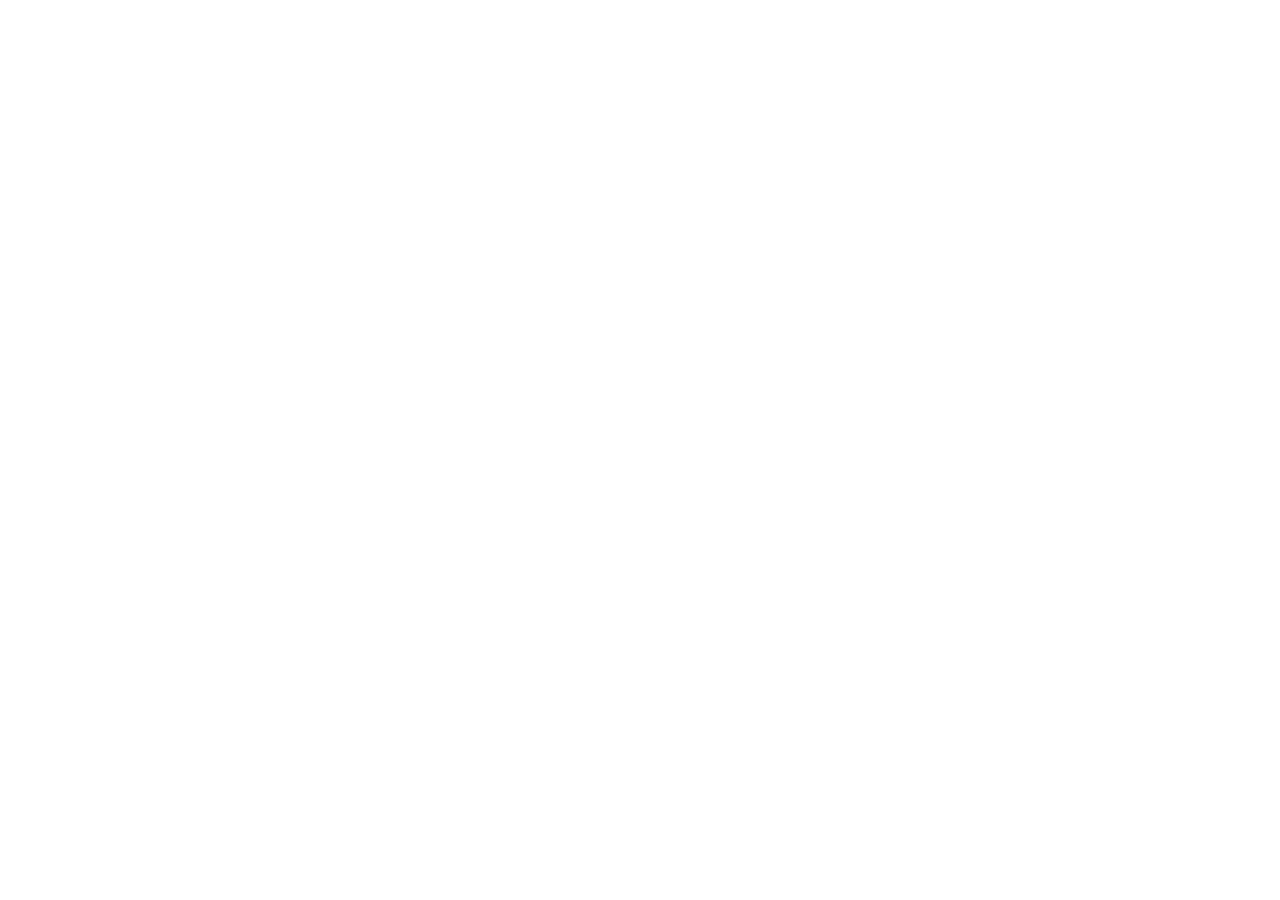
==== indexl.html @ 97747df7 "initial commit" ====
<!DOCTYPE html>
<html lang="en">
<head>
    <meta charset="UTF-8">
    <meta http-equiv="X-UA-Compatible" content="IE=edge">
    <meta name="viewport" content="width=device-width, initial-scale=1.0">
    <title>Maksudur-Portfolio</title>
    <link rel="stylesheet" href="style.css">
</head>
<body>
    
</body>
</html>
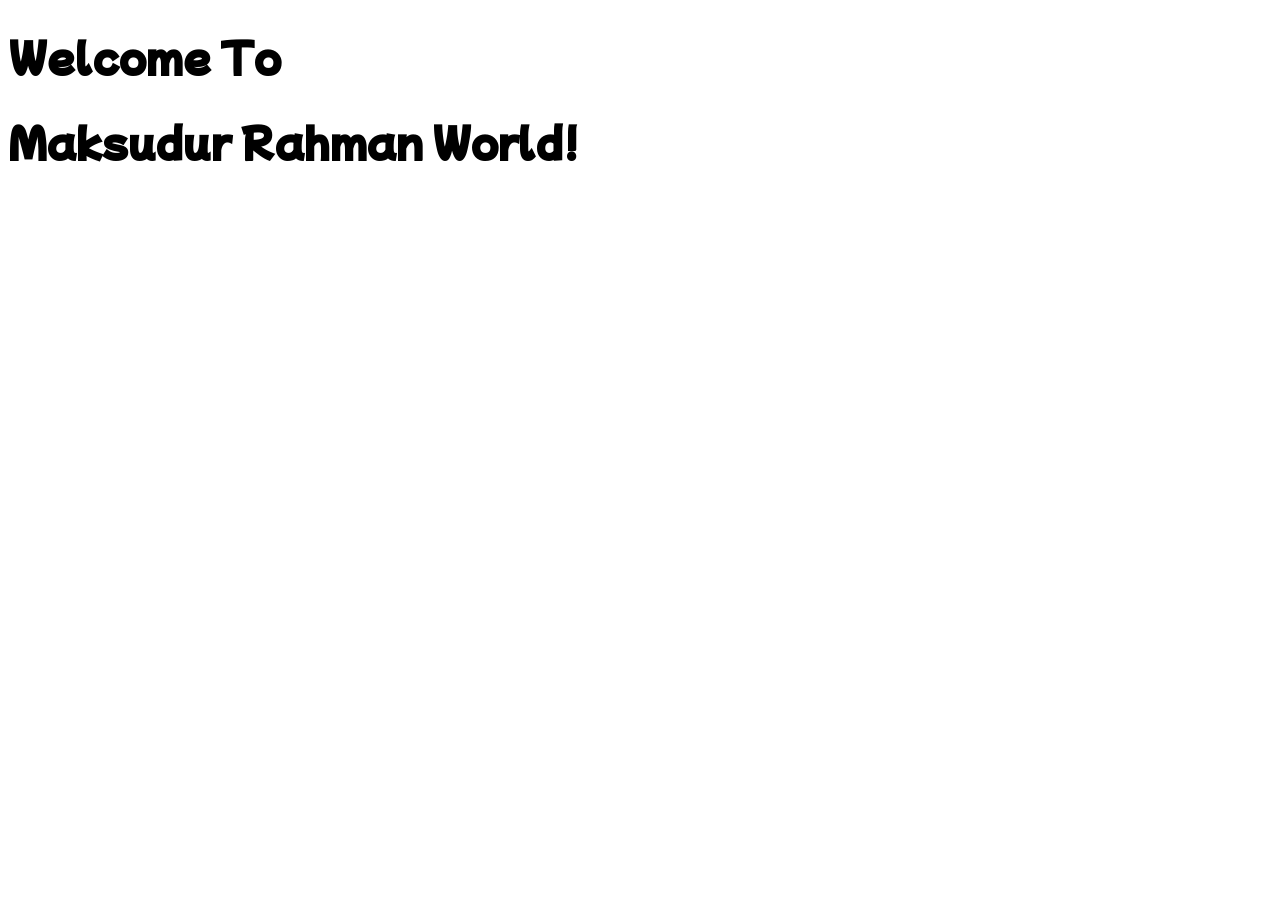
==== commit 991ea6f9: "start" ====
--- a/indexl.html
+++ b/indexl.html
@@ -5,9 +5,14 @@
     <meta http-equiv="X-UA-Compatible" content="IE=edge">
     <meta name="viewport" content="width=device-width, initial-scale=1.0">
     <title>Maksudur-Portfolio</title>
+        <link rel="preconnect" href="https://fonts.googleapis.com">
+    <link rel="preconnect" href="https://fonts.gstatic.com" crossorigin>
+    <link href="https://fonts.googleapis.com/css2?family=Mochiy+Pop+P+One&display=swap" rel="stylesheet">
     <link rel="stylesheet" href="style.css">
 </head>
 <body>
+    <h1>Welcome To</h1>
+    <h1>Maksudur Rahman World!</h1>
     
 </body>
 </html>
--- a/style.css
+++ b/style.css
@@ -0,0 +1,6 @@
+body{
+    font-family: 'Mochiy Pop P One', sans-serif;
+}
+h1{
+    font-size: 40px;
+}
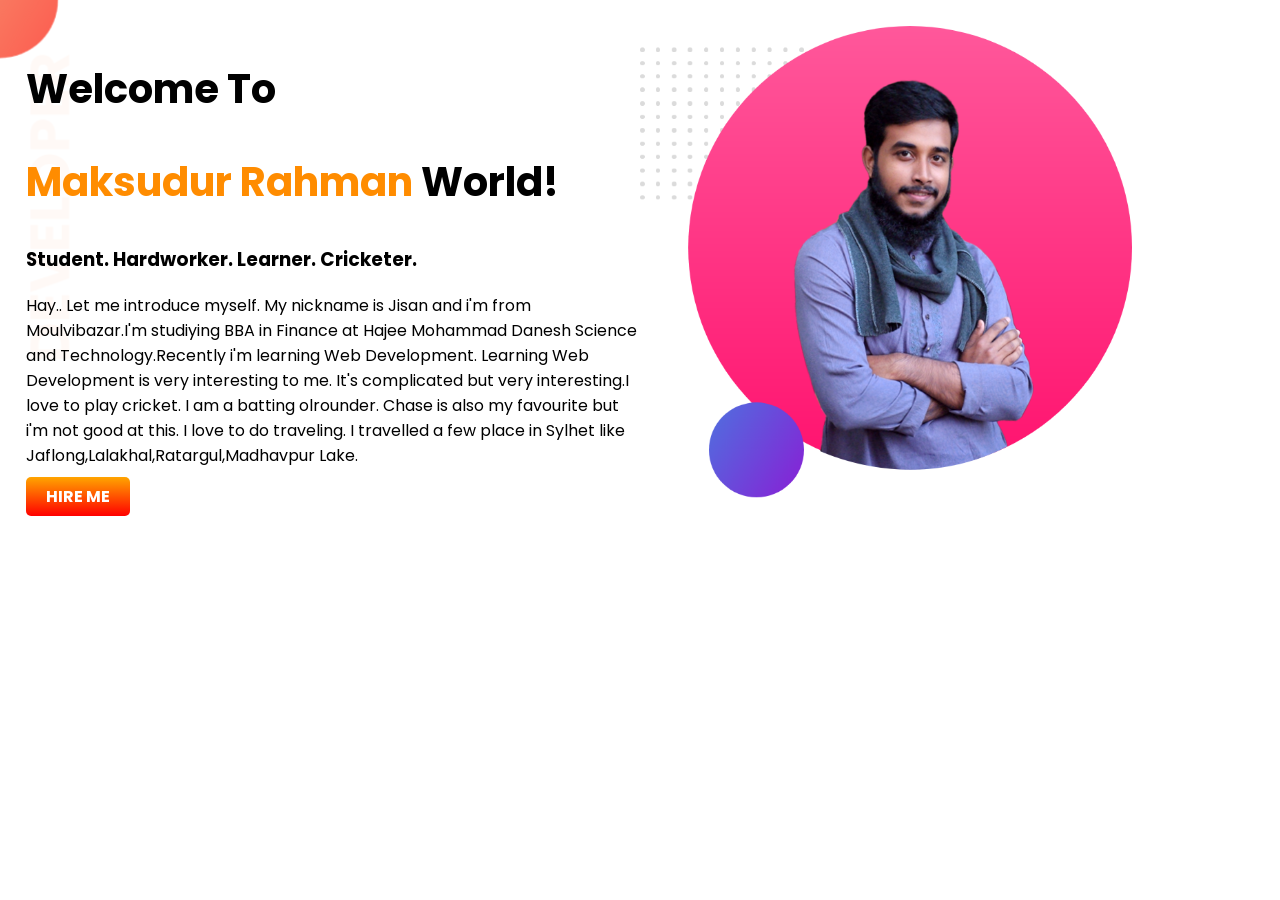
==== commit c4db8b4f: "first portion" ====
--- a/indexl.html
+++ b/indexl.html
@@ -1,18 +1,36 @@
 <!DOCTYPE html>
 <html lang="en">
+
 <head>
     <meta charset="UTF-8">
     <meta http-equiv="X-UA-Compatible" content="IE=edge">
     <meta name="viewport" content="width=device-width, initial-scale=1.0">
     <title>Maksudur-Portfolio</title>
-        <link rel="preconnect" href="https://fonts.googleapis.com">
+    <link rel="preconnect" href="https://fonts.googleapis.com">
     <link rel="preconnect" href="https://fonts.gstatic.com" crossorigin>
-    <link href="https://fonts.googleapis.com/css2?family=Mochiy+Pop+P+One&display=swap" rel="stylesheet">
+    <link href="https://fonts.googleapis.com/css2?family=Mochiy+Pop+P+One&family=Poppins&display=swap" rel="stylesheet">
     <link rel="stylesheet" href="style.css">
 </head>
+
 <body>
-    <h1>Welcome To</h1>
-    <h1>Maksudur Rahman World!</h1>
-    
+    <section class="top-banner">
+        <div class="half-width">
+            <h1>Welcome To</h1>
+            <h1><span class="rong">Maksudur Rahman</span> World!</h1>
+            <h3>Student. Hardworker. Learner. Cricketer.</h3>
+
+            <p>Hay.. Let me introduce myself. My nickname is Jisan and i'm from Moulvibazar.I'm studiying BBA in Finance
+                at
+                Hajee Mohammad Danesh Science and Technology.Recently i'm learning Web Development. Learning Web
+                Development
+                is very interesting to me. It's complicated but very interesting.I love to play cricket. I am a batting
+                olrounder. Chase is also my favourite but i'm not good at this. I love to do traveling. I travelled a
+                few
+                place in Sylhet like Jaflong,Lalakhal,Ratargul,Madhavpur Lake.</p>
+            <a class="link-button" target="blank" href="https://github.com/maksudur72/Developer-Portfolio">HIRE ME</a>
+        </div>
+        <div class="half-width"><img src="Jisan.png" alt=""></div>
+    </section>
 </body>
+
 </html>
--- a/style.css
+++ b/style.css
@@ -1,6 +1,35 @@
 body{
     font-family: 'Mochiy Pop P One', sans-serif;
+    font-family: 'Poppins', sans-serif;
+    margin: 0%;
 }
 h1{
     font-size: 40px;
+}
+.rong{
+    color: darkorange;
+}
+section{
+    display: flex;
+    padding: 2%;
+}
+.half-width{
+    width: 50%;
+}
+.half-width img{
+    width: 80%;
+}
+.link-button{
+    text-decoration: none;
+    background-image: linear-gradient(orange, red);
+    padding: 8px 20px;
+    color: white;
+    font-weight: 700;
+    border-radius: 5px;
+}
+.top-banner{
+    background-image: url(top-banner.png);
+    background-repeat: no-repeat;
+    
+
 }
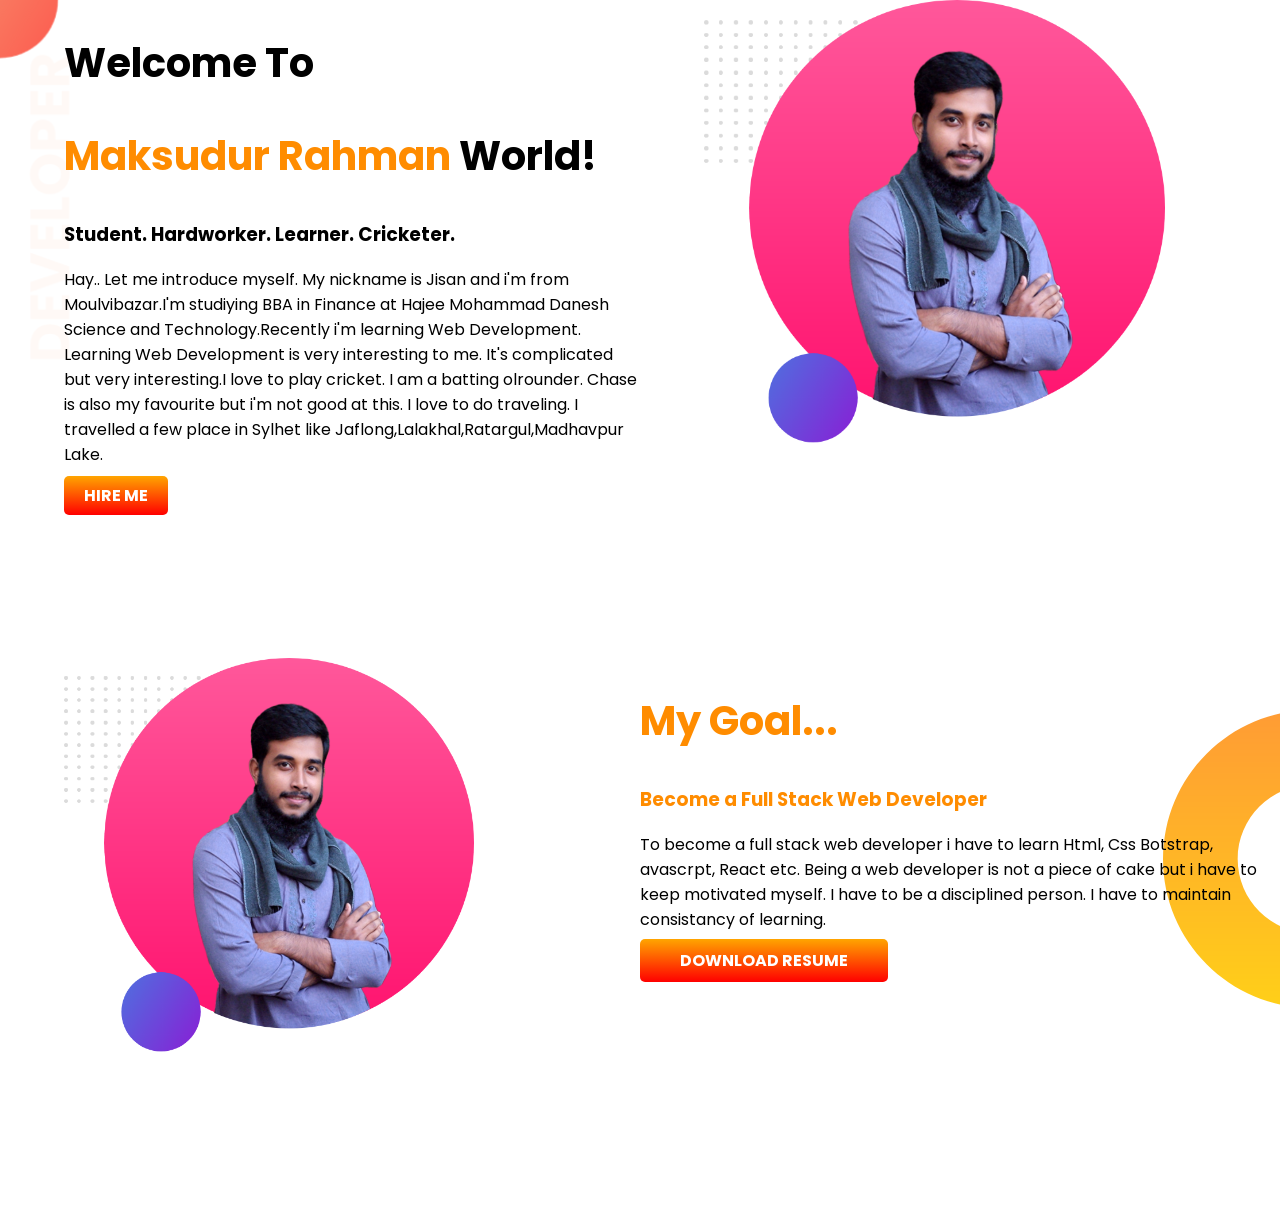
==== commit e3636288: "second portion created" ====
--- a/indexl.html
+++ b/indexl.html
@@ -31,6 +31,17 @@
         </div>
         <div class="half-width"><img src="Jisan.png" alt=""></div>
     </section>
+    <section class="bottom-ban">
+        <div class="half-width side"><img src="Jisan.png" alt=""></div>
+        <div class="half-width">
+            <h1 class="rong">My Goal...</h1>
+            <h3 class="rong">Become a Full Stack Web Developer</h3>
+            <p>To become a full stack web developer i have to learn Html, Css Botstrap, avascrpt, React etc. Being a web
+                developer is not a piece of cake but i have to keep motivated myself. I have to be a disciplined person.
+                I have to maintain consistancy of learning.</p>
+            <a class="button" target="blank" href="">DOWNLOAD RESUME</a>
+        </div>
+    </section>
 </body>
 
 </html>
--- a/style.css
+++ b/style.css
@@ -11,13 +11,16 @@
 }
 section{
     display: flex;
-    padding: 2%;
+    margin-bottom: 150px;
+
 }
 .half-width{
     width: 50%;
+    padding-left: 5%;
 }
 .half-width img{
     width: 80%;
+
 }
 .link-button{
     text-decoration: none;
@@ -31,5 +34,23 @@
     background-image: url(top-banner.png);
     background-repeat: no-repeat;
     
-
+}
+.my-goal{
+   width: 50%; 
+}
+.bottom-ban{
+    background-image: url(dream-bg.png);
+    background-repeat: no-repeat;
+    background-position: right;
+}
+.side{
+    width: 40%;
+}
+.button{
+    text-decoration: none;
+    background-image: linear-gradient(orange, red);
+    padding: 10px 40px;
+    font-weight: 700;
+    border-radius: 5px;
+    color: white;
 }
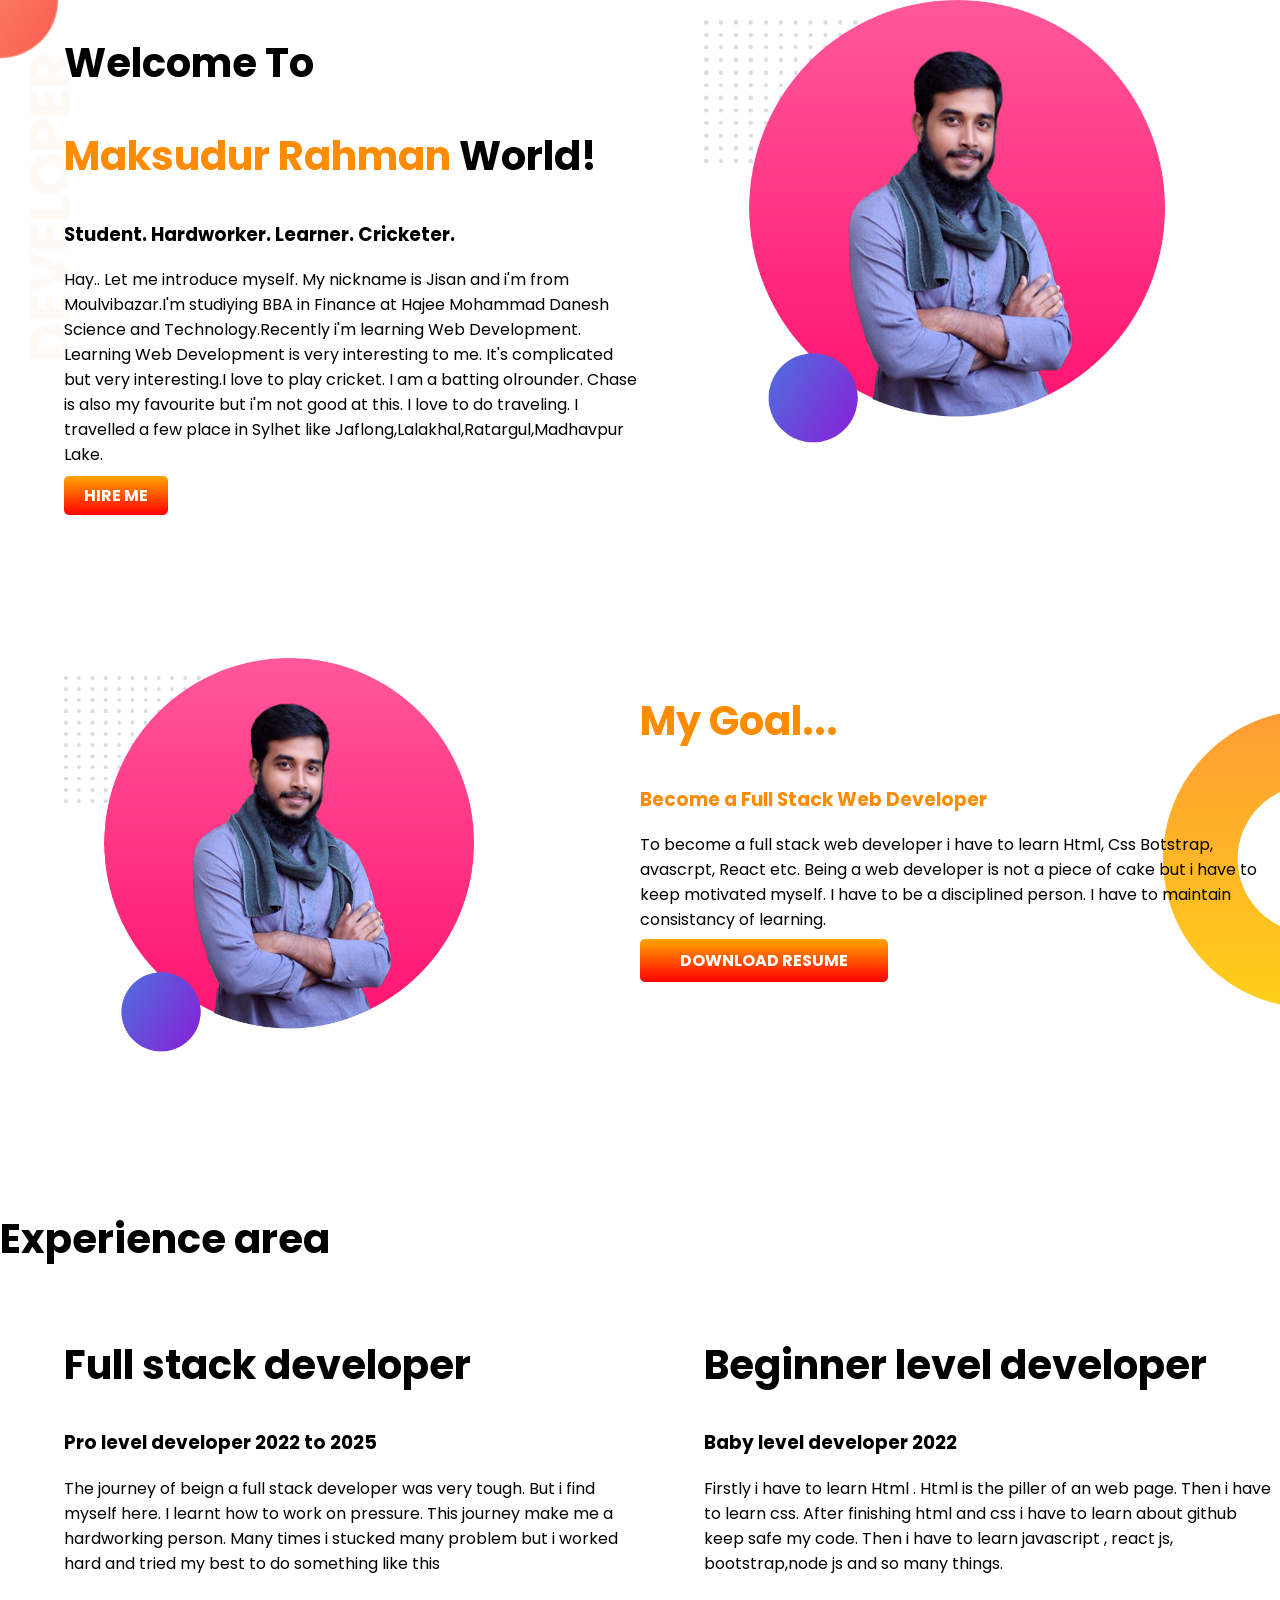
==== commit 851f24c3: "last-portion2" ====
--- a/indexl.html
+++ b/indexl.html
@@ -13,7 +13,7 @@
 </head>
 
 <body>
-    <section class="top-banner">
+    <section class="top-banner flexible-content">
         <div class="half-width">
             <h1>Welcome To</h1>
             <h1><span class="rong">Maksudur Rahman</span> World!</h1>
@@ -31,7 +31,7 @@
         </div>
         <div class="half-width"><img src="Jisan.png" alt=""></div>
     </section>
-    <section class="bottom-ban">
+    <section class="bottom-ban flexible-content">
         <div class="half-width side"><img src="Jisan.png" alt=""></div>
         <div class="half-width">
             <h1 class="rong">My Goal...</h1>
@@ -42,6 +42,28 @@
             <a class="button" target="blank" href="">DOWNLOAD RESUME</a>
         </div>
     </section>
+    <section>
+        <h1>Experience area</h1>
+        <div class="flexible-content">
+            <div class="half-width">
+                <h1>Full stack developer</h1>
+                <h3>Pro level developer 2022 to 2025</h3>
+                <p>The journey of beign a full stack developer was very tough. But i find myself here. I learnt how to
+                    work
+                    on pressure. This journey make me a hardworking person. Many times i stucked many problem but i
+                    worked
+                    hard and tried my best to do something like this</p>
+            </div>
+            <div class="half-width">
+                <h1>Beginner level developer</h1>
+                <h3>Baby level developer 2022</h3>
+                <p>Firstly i have to learn Html . Html is the piller of an web page. Then i have to learn css. After
+                    finishing html and css i have to learn about github keep safe my code. Then i have to learn
+                    javascript ,
+                    react js, bootstrap,node js and so many things.</p>
+            </div>
+        </div>
+    </section>
 </body>
 
 </html>
--- a/style.css
+++ b/style.css
@@ -9,7 +9,7 @@
 .rong{
     color: darkorange;
 }
-section{
+.flexible-content{
     display: flex;
     margin-bottom: 150px;
 
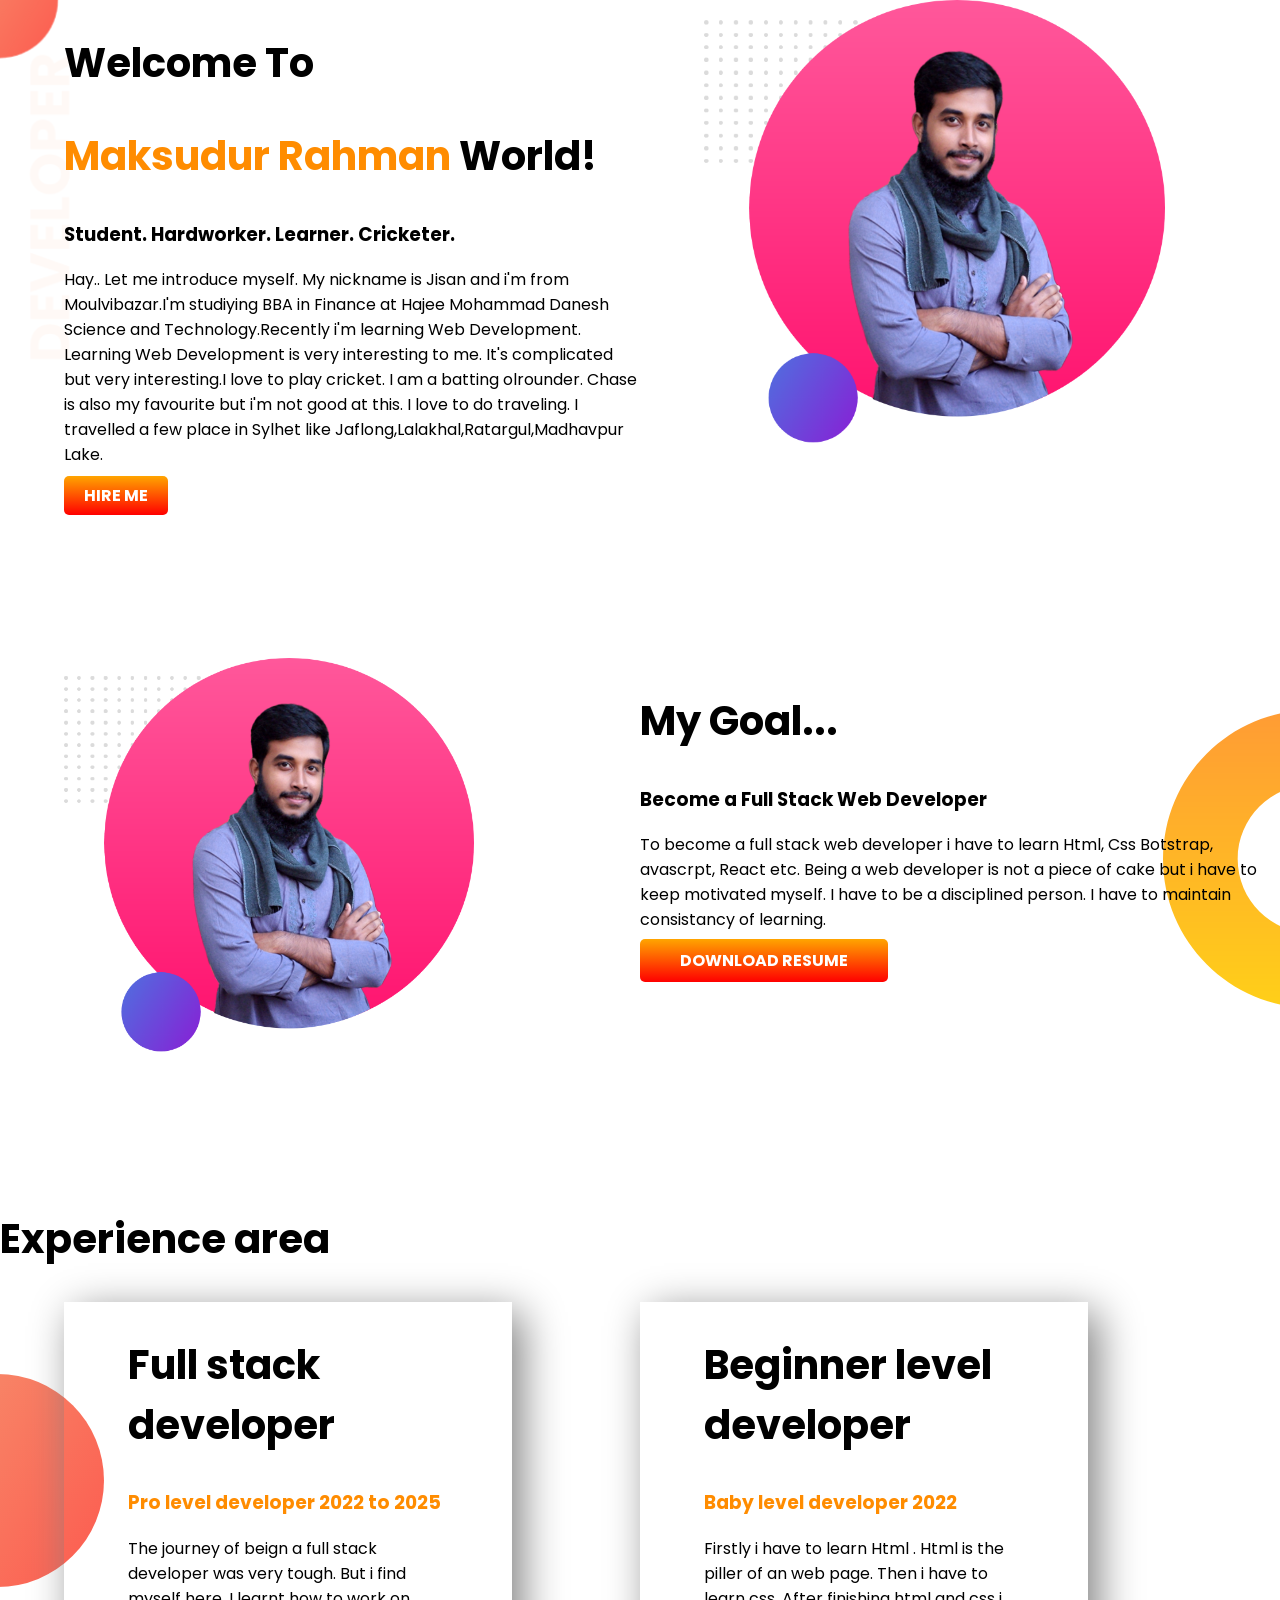
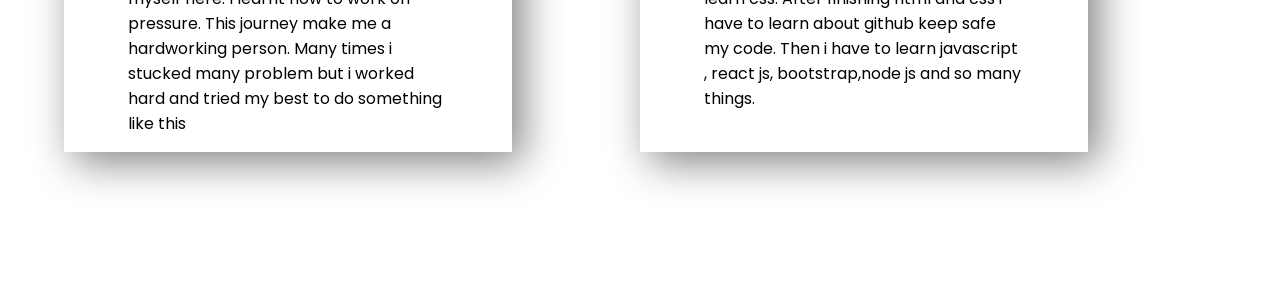
==== commit 813a38b6: "nearly" ====
--- a/indexl.html
+++ b/indexl.html
@@ -33,30 +33,30 @@
     </section>
     <section class="bottom-ban flexible-content">
         <div class="half-width side"><img src="Jisan.png" alt=""></div>
-        <div class="half-width">
-            <h1 class="rong">My Goal...</h1>
-            <h3 class="rong">Become a Full Stack Web Developer</h3>
+        <div class="half-width new-color">
+            <h1>My Goal...</h1>
+            <h3>Become a Full Stack Web Developer</h3>
             <p>To become a full stack web developer i have to learn Html, Css Botstrap, avascrpt, React etc. Being a web
                 developer is not a piece of cake but i have to keep motivated myself. I have to be a disciplined person.
                 I have to maintain consistancy of learning.</p>
             <a class="button" target="blank" href="">DOWNLOAD RESUME</a>
         </div>
     </section>
-    <section>
+    <section class="experience-area">
         <h1>Experience area</h1>
         <div class="flexible-content">
-            <div class="half-width">
+            <div class="experience-item">
                 <h1>Full stack developer</h1>
-                <h3>Pro level developer 2022 to 2025</h3>
+                <h3 class="rong">Pro level developer 2022 to 2025</h3>
                 <p>The journey of beign a full stack developer was very tough. But i find myself here. I learnt how to
                     work
                     on pressure. This journey make me a hardworking person. Many times i stucked many problem but i
                     worked
                     hard and tried my best to do something like this</p>
             </div>
-            <div class="half-width">
+            <div class="experience-item">
                 <h1>Beginner level developer</h1>
-                <h3>Baby level developer 2022</h3>
+                <h3 class="rong">Baby level developer 2022</h3>
                 <p>Firstly i have to learn Html . Html is the piller of an web page. Then i have to learn css. After
                     finishing html and css i have to learn about github keep safe my code. Then i have to learn
                     javascript ,
--- a/style.css
+++ b/style.css
@@ -53,4 +53,20 @@
     font-weight: 700;
     border-radius: 5px;
     color: white;
+}
+.new-color{
+    color: black;
+}
+.experience-area{
+    background-image: url(./lastback.png);
+    background-repeat: no-repeat;
+    background-position: left;
+}
+.experience-item{
+    box-shadow: 10px 10px 40px gray;
+    width: 25%;
+    margin-left: 5%;
+    margin-right: 5%;
+    padding-left: 5%;
+    padding-right: 5%;
 }
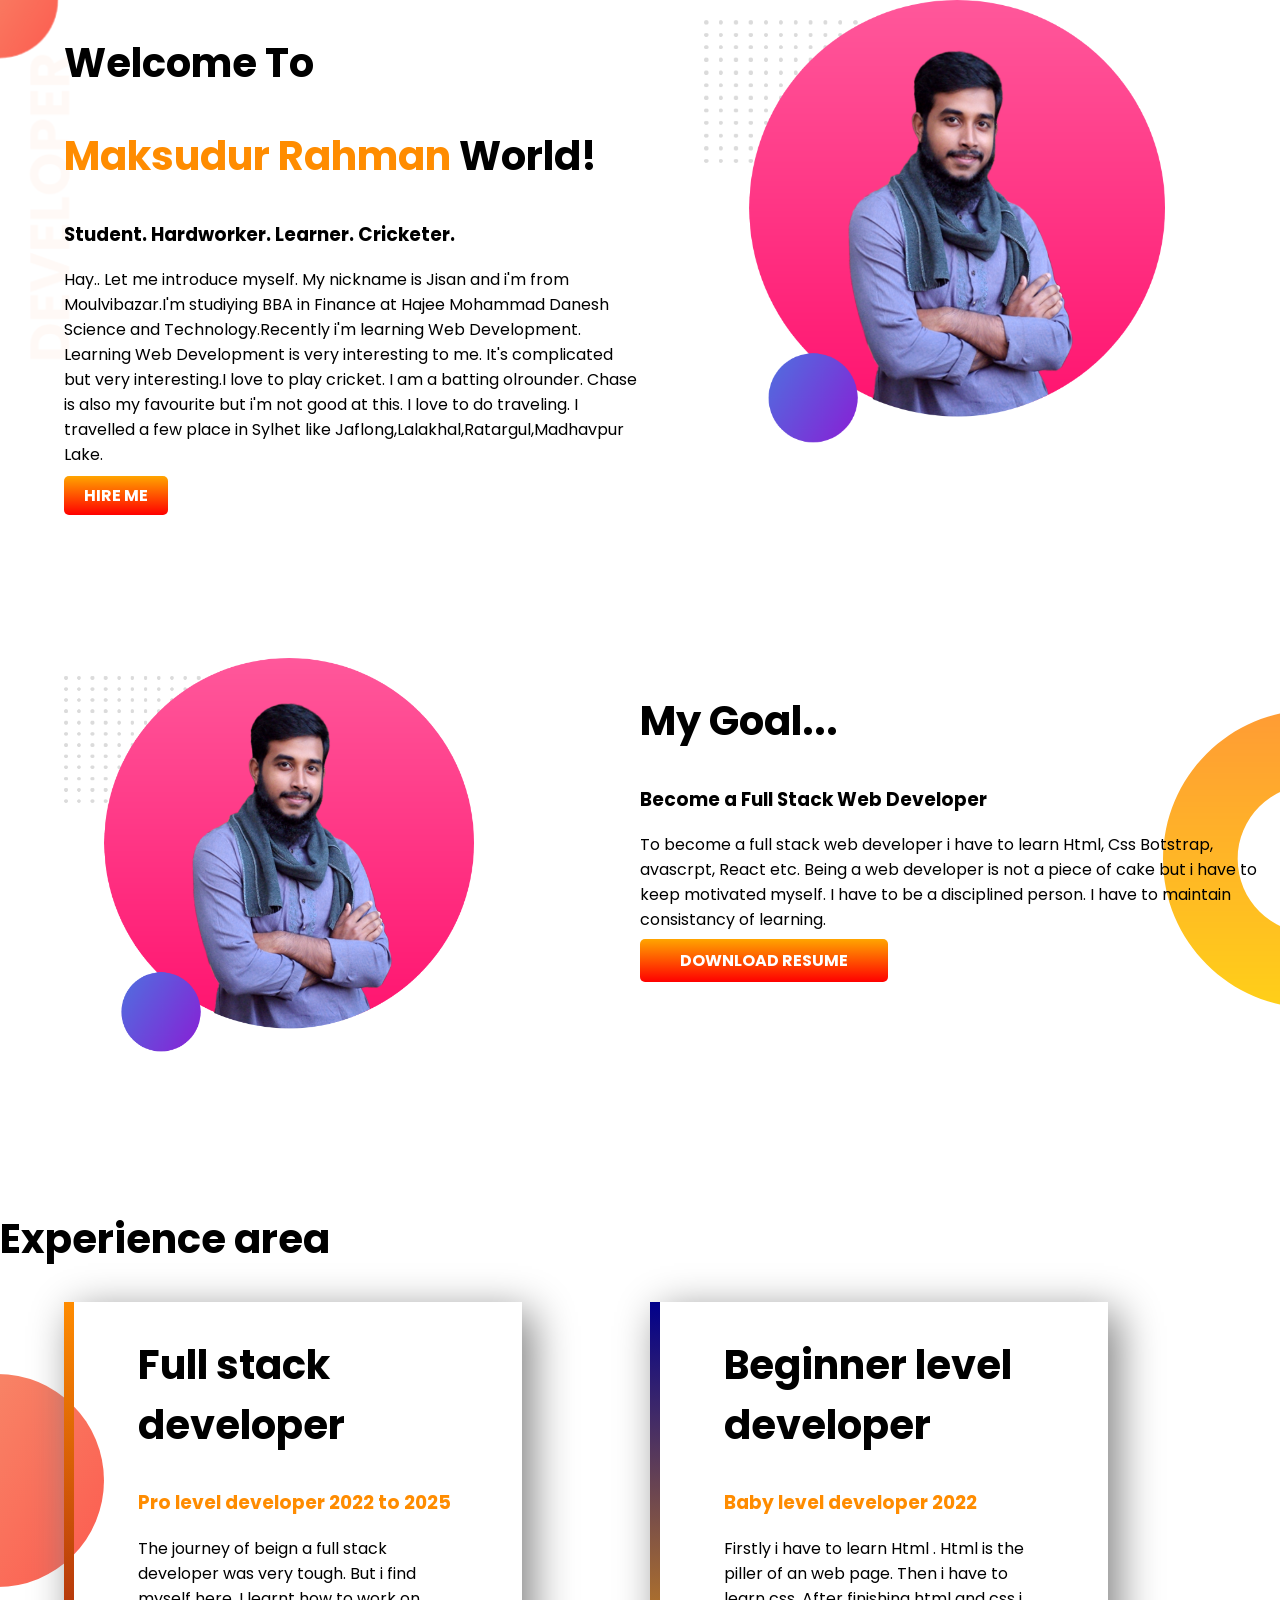
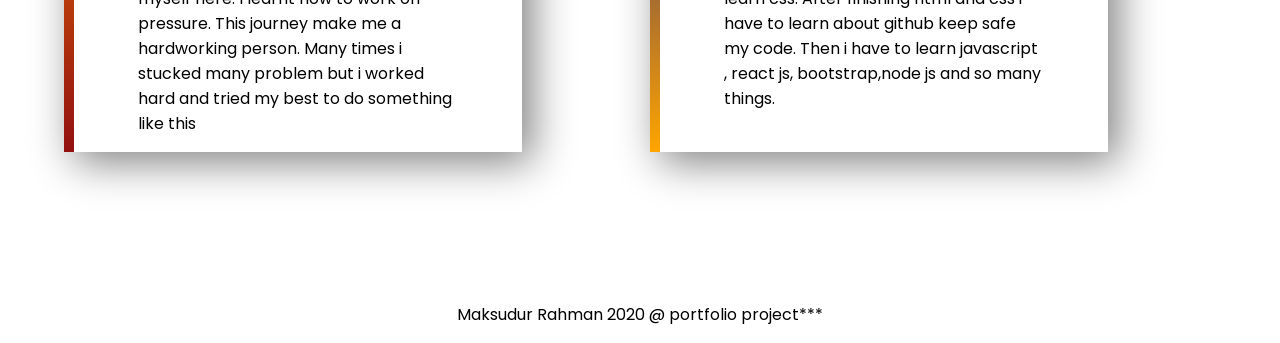
==== commit d36d7b1c: "completed" ====
--- a/indexl.html
+++ b/indexl.html
@@ -45,7 +45,7 @@
     <section class="experience-area">
         <h1>Experience area</h1>
         <div class="flexible-content">
-            <div class="experience-item">
+            <div id="full-stack-web" class="experience-item">
                 <h1>Full stack developer</h1>
                 <h3 class="rong">Pro level developer 2022 to 2025</h3>
                 <p>The journey of beign a full stack developer was very tough. But i find myself here. I learnt how to
@@ -54,7 +54,7 @@
                     worked
                     hard and tried my best to do something like this</p>
             </div>
-            <div class="experience-item">
+            <div id="web-exp-border" class="experience-item">
                 <h1>Beginner level developer</h1>
                 <h3 class="rong">Baby level developer 2022</h3>
                 <p>Firstly i have to learn Html . Html is the piller of an web page. Then i have to learn css. After
@@ -64,6 +64,9 @@
             </div>
         </div>
     </section>
+    <footer>
+        <p>Maksudur Rahman 2020 @ portfolio project***</p>
+    </footer>
 </body>
 
 </html>
--- a/style.css
+++ b/style.css
@@ -69,4 +69,19 @@
     margin-right: 5%;
     padding-left: 5%;
     padding-right: 5%;
-}+}
+#web-exp-border{
+    border-left: 10px solid;
+    border-image: linear-gradient(darkblue, orange);
+    border-image-slice: 1;
+
+}
+#full-stack-web{
+    border-left: 10px solid;
+    border-image: linear-gradient(darkorange, rgb(146, 17, 17));
+    border-image-slice: 1;
+
+}
+footer{
+    text-align: center;
+}
